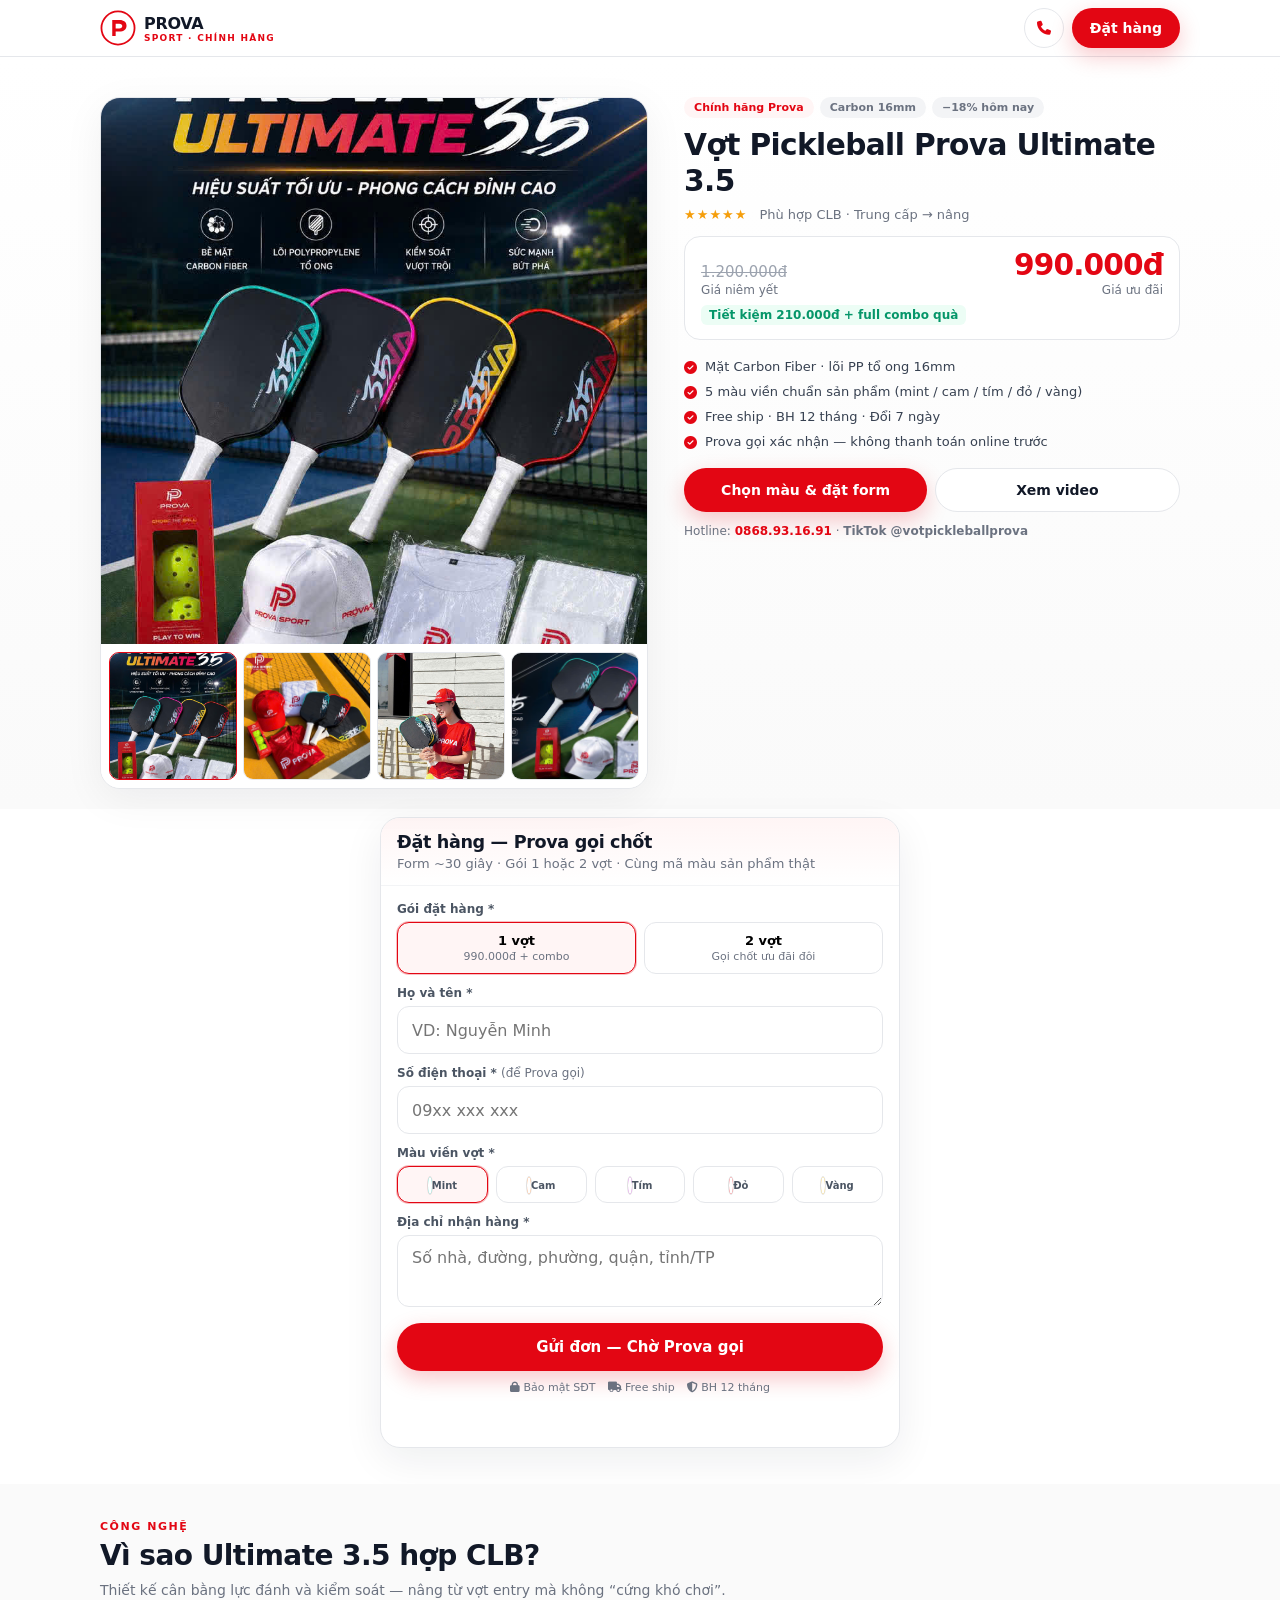
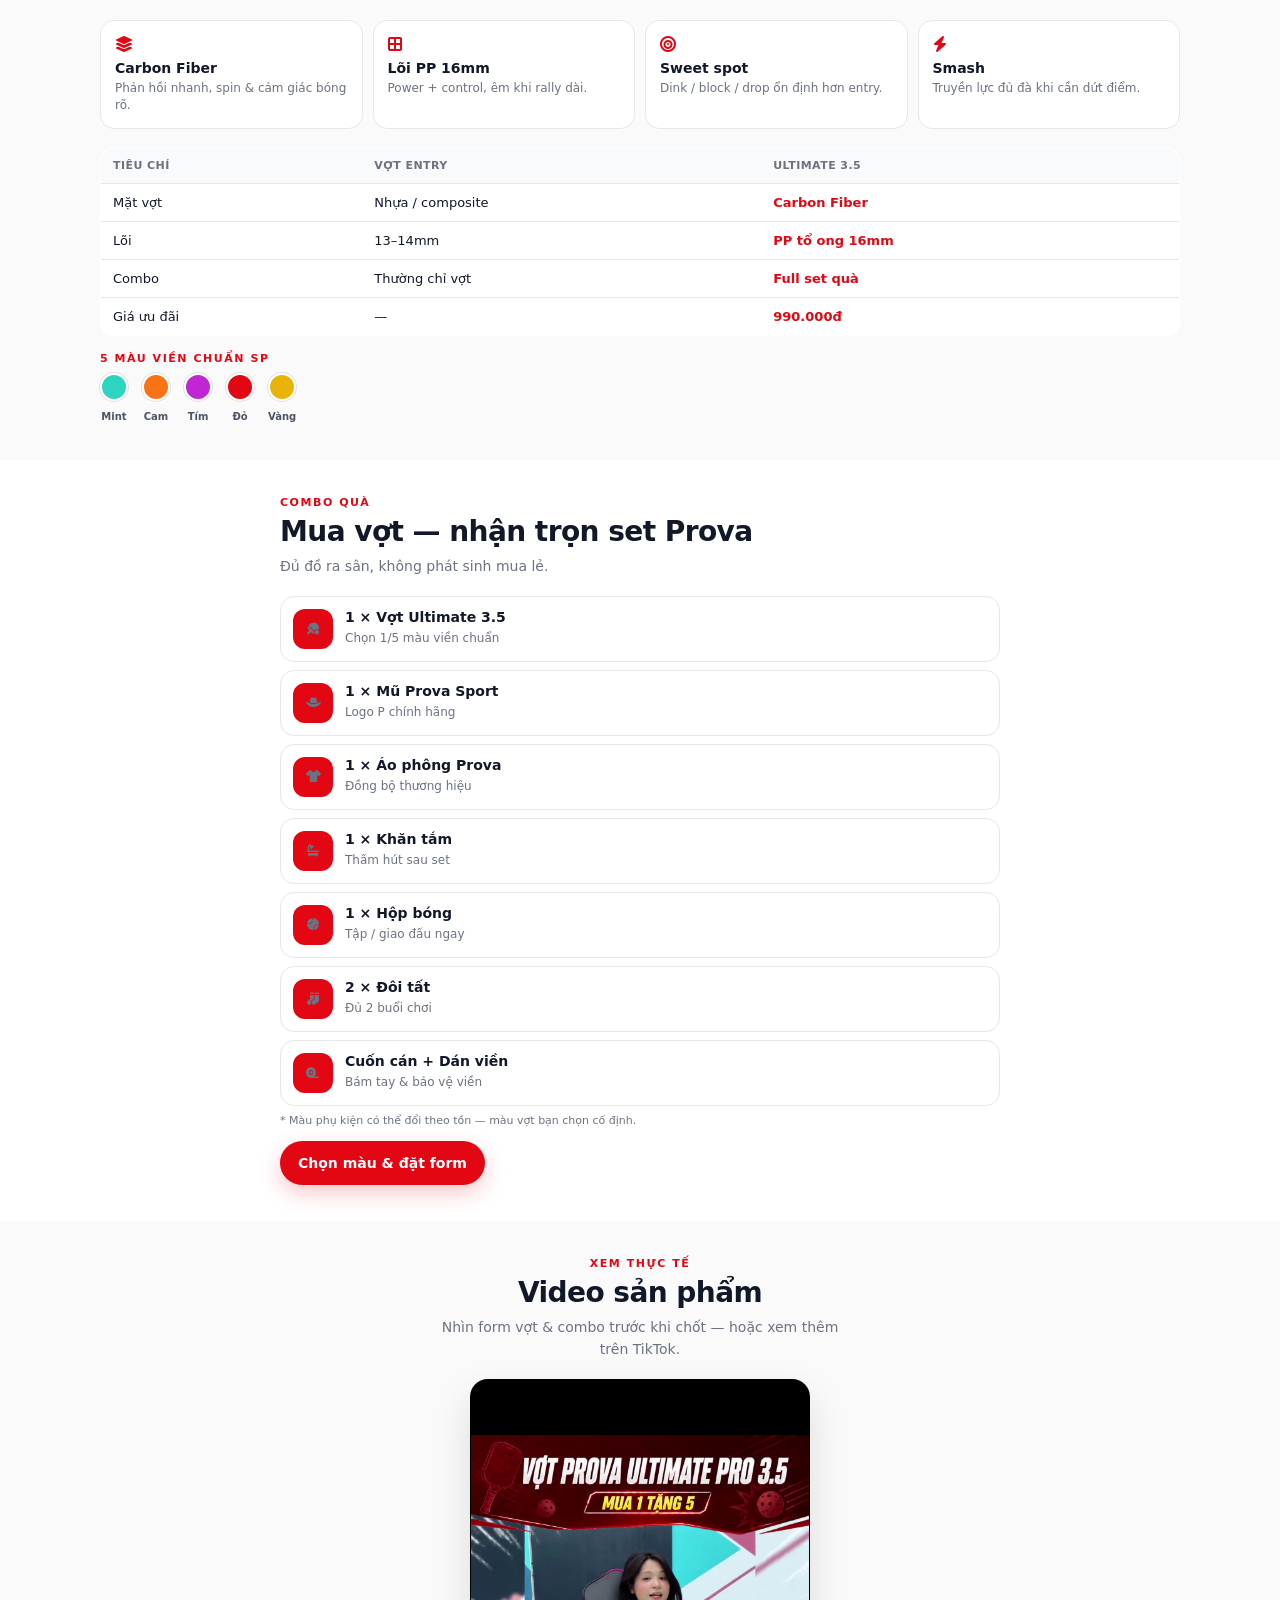
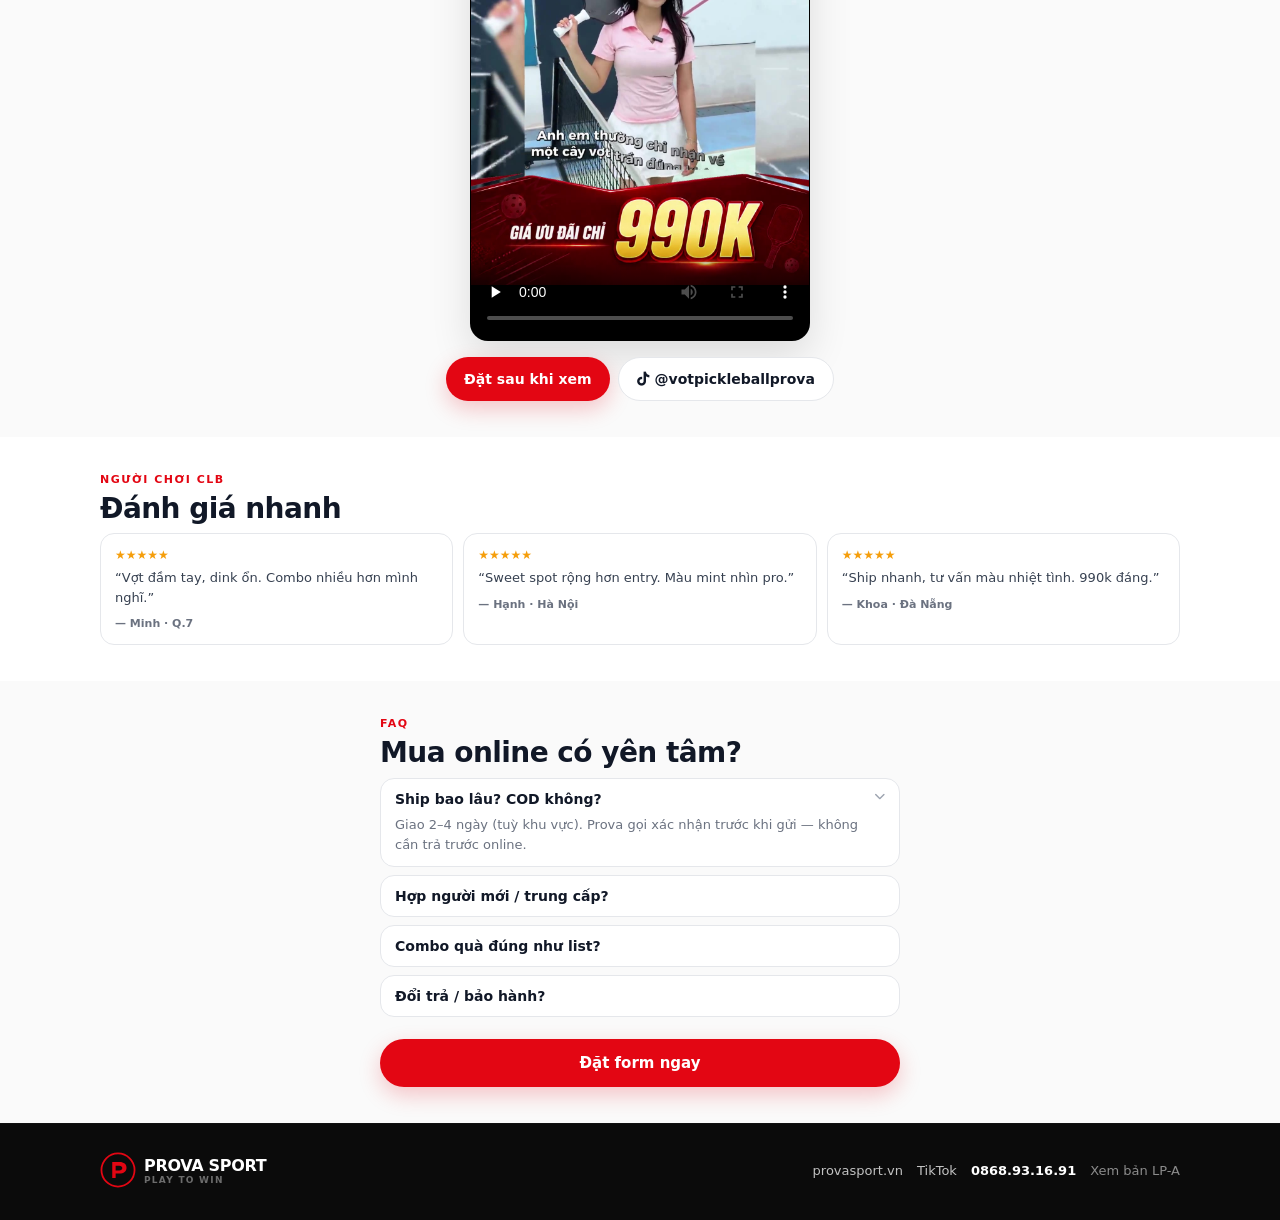
==== b/index.html @ 00edded4 "Add dual landing A/B: keep ads-flash A, ship PDP-trust B at /b/. LP-A remains conversion-first; LP-B" ====
<!DOCTYPE html>
<html lang="vi">
<head>
  <meta charset="UTF-8">
  <meta name="viewport" content="width=device-width, initial-scale=1.0, viewport-fit=cover">
  <title>Prova Ultimate 3.5 Chính Hãng – Carbon 16mm | 990.000đ</title>
  <meta name="version" content="landing-B-pdp-trust">
  <meta name="lp-variant" content="B">
  <meta name="description" content="Vợt pickleball Prova Ultimate 3.5 chính hãng. Carbon Fiber, lõi 16mm, 5 màu. Ưu đãi 990.000đ + full combo. Free ship, BH 12 tháng.">
  <meta property="og:title" content="Prova Ultimate 3.5 – Chính hãng · 990k + combo">
  <meta property="og:description" content="Carbon 16mm · 5 màu viền · Full combo quà. Đặt form, Prova gọi xác nhận.">
  <meta property="og:image" content="https://votpickleball-prova.pages.dev/assets/product-flatlay.jpg">
  <meta property="og:url" content="https://votpickleball-prova.pages.dev/b/">
  <meta name="theme-color" content="#E30613">
  <script async src="https://www.googletagmanager.com/gtag/js?id=G-YBRL7V8BTM"></script>
  <script>
    window.dataLayer = window.dataLayer || [];
    function gtag(){dataLayer.push(arguments);}
    gtag('js', new Date());
    gtag('config', 'G-YBRL7V8BTM', { send_page_view: true, cookie_flags: 'SameSite=None;Secure', transport_type: 'beacon' });
  </script>
  <script src="/assets/ga-beacon.js?v=k"></script>
  <link rel="preload" as="image" href="/assets/poster-stadium.jpg?v=g" fetchpriority="high">
  <link rel="dns-prefetch" href="https://connect.facebook.net">
  <link rel="dns-prefetch" href="https://analytics.tiktok.com">
  <script src="/assets/tracking-config.js?v=l" defer></script>
  <script src="/assets/meta-pixel.js?v=l" defer></script>
  <script src="/assets/tiktok-pixel.js?v=k" defer></script>
  <link rel="stylesheet" href="https://cdnjs.cloudflare.com/ajax/libs/font-awesome/6.5.1/css/all.min.css" media="print" onload="this.media='all'">
  <style>
    :root {
      --brand: #E30613;
      --brand-hover: #C00510;
      --ink: #111827;
      --muted: #6B7280;
      --line: #E5E7EB;
      --bg: #FAFAFA;
      --soft: #FFF5F5;
      --ok: #059669;
      --radius: 16px;
      --font: system-ui, -apple-system, "Segoe UI", Roboto, sans-serif;
    }
    *, *::before, *::after { box-sizing: border-box; }
    html { scroll-behavior: smooth; scroll-padding-top: 70px; }
    body {
      margin: 0;
      font-family: var(--font);
      color: var(--ink);
      background: #fff;
      -webkit-font-smoothing: antialiased;
      padding-bottom: 84px;
    }
    @media (min-width: 768px) { body { padding-bottom: 0; } }
    img { max-width: 100%; display: block; height: auto; }
    a { color: inherit; text-decoration: none; }
    :focus-visible { outline: 2px solid var(--brand); outline-offset: 2px; }

    .wrap { width: min(1080px, 100% - 2rem); margin-inline: auto; }
    .wrap-sm { width: min(520px, 100% - 2rem); margin-inline: auto; }

    /* Header — shop-like light */
    .top {
      position: sticky; top: 0; z-index: 40;
      background: rgba(255,255,255,.96);
      backdrop-filter: blur(12px);
      border-bottom: 1px solid var(--line);
    }
    .top-inner {
      display: flex; align-items: center; justify-content: space-between;
      height: 56px; gap: 12px;
    }
    .brand { display: flex; align-items: center; gap: 8px; font-weight: 900; letter-spacing: -0.02em; }
    .brand img { width: 36px; height: 36px; }
    .brand small { display: block; font-size: 9px; letter-spacing: .14em; color: var(--brand); text-transform: uppercase; font-weight: 700; }
    .top-actions { display: flex; gap: 8px; align-items: center; }
    .btn {
      display: inline-flex; align-items: center; justify-content: center;
      min-height: 44px; padding: 0 18px; border-radius: 999px;
      font-weight: 700; font-size: 14px; border: none; cursor: pointer;
      font-family: inherit;
    }
    .btn-primary { background: var(--brand); color: #fff; box-shadow: 0 8px 22px rgba(227,6,19,.22); }
    .btn-primary:hover { background: var(--brand-hover); }
    .btn-primary:active { transform: scale(.98); }
    .btn-outline {
      background: #fff; color: var(--ink);
      border: 1.5px solid var(--line);
    }
    .btn-block { width: 100%; min-height: 48px; font-size: 15px; }
    .btn-ghost-dark {
      background: transparent; color: #fff;
      border: 1.5px solid rgba(255,255,255,.45);
    }

    /* PDP hero — light, product-first */
    .pdp {
      padding: 16px 0 8px;
      background: linear-gradient(180deg, #fff 0%, var(--bg) 100%);
    }
    .pdp-grid {
      display: grid;
      gap: 20px;
    }
    @media (min-width: 900px) {
      .pdp-grid {
        grid-template-columns: 1.05fr 0.95fr;
        gap: 36px;
        align-items: start;
        padding: 24px 0 12px;
      }
    }
    .gallery {
      background: #fff;
      border: 1px solid var(--line);
      border-radius: 20px;
      overflow: hidden;
      box-shadow: 0 10px 40px rgba(17,24,39,.06);
    }
    .gallery-main {
      aspect-ratio: 1;
      background: #F3F4F6;
      position: relative;
    }
    .gallery-main img {
      width: 100%; height: 100%; object-fit: cover;
      position: absolute; inset: 0;
    }
    .thumbs {
      display: grid; grid-template-columns: repeat(4, 1fr); gap: 6px;
      padding: 8px; background: #fff;
    }
    .thumbs button {
      border: 1.5px solid var(--line); border-radius: 10px; overflow: hidden;
      padding: 0; aspect-ratio: 1; cursor: pointer; background: #F9FAFB;
      position: relative;
    }
    .thumbs button.is-on { border-color: var(--brand); }
    .thumbs img { width: 100%; height: 100%; object-fit: cover; position: absolute; inset: 0; }

    .badge-row { display: flex; flex-wrap: wrap; gap: 6px; margin-bottom: 10px; }
    .badge {
      font-size: 11px; font-weight: 700; padding: 4px 10px; border-radius: 999px;
      background: var(--soft); color: var(--brand);
    }
    .badge.muted { background: #F3F4F6; color: var(--muted); }
    h1 {
      font-size: clamp(1.35rem, 4vw, 1.85rem);
      line-height: 1.2; letter-spacing: -0.02em; margin: 0 0 8px;
    }
    .rating {
      display: flex; flex-wrap: wrap; align-items: center; gap: 8px 12px;
      font-size: 13px; color: var(--muted); margin-bottom: 14px;
    }
    .rating .stars { color: #F59E0B; letter-spacing: 1px; }

    .price-box {
      border: 1px solid var(--line);
      border-radius: var(--radius);
      padding: 14px 16px;
      background: #fff;
      margin-bottom: 14px;
    }
    .price-box .row { display: flex; justify-content: space-between; align-items: flex-end; gap: 12px; }
    .price-box .old { color: #9CA3AF; text-decoration: line-through; font-size: 15px; }
    .price-box .now {
      font-size: 1.85rem; font-weight: 900; color: var(--brand);
      letter-spacing: -0.03em; font-variant-numeric: tabular-nums; line-height: 1;
    }
    .price-box .save {
      display: inline-block; margin-top: 8px;
      font-size: 12px; font-weight: 700; color: var(--ok);
      background: #ECFDF5; padding: 3px 8px; border-radius: 6px;
    }
    .perk-list { list-style: none; padding: 0; margin: 0 0 14px; }
    .perk-list li {
      display: flex; gap: 8px; font-size: 13px; color: #374151;
      padding: 5px 0;
    }
    .perk-list i { color: var(--brand); margin-top: 2px; }

    .cta-stack { display: flex; flex-direction: column; gap: 8px; }
    @media (min-width: 480px) {
      .cta-stack.row { flex-direction: row; }
      .cta-stack.row .btn { flex: 1; }
    }

    /* Mid form card */
    .buy-card {
      margin: 8px 0 28px;
      border: 1px solid var(--line);
      border-radius: 20px;
      background: #fff;
      box-shadow: 0 12px 40px rgba(17,24,39,.07);
      overflow: hidden;
    }
    .buy-card .head {
      padding: 14px 16px;
      background: linear-gradient(180deg, var(--soft), #fff);
      border-bottom: 1px solid #F3F4F6;
    }
    .buy-card .head h2 { margin: 0; font-size: 1.1rem; letter-spacing: -0.02em; }
    .buy-card .head p { margin: 4px 0 0; font-size: 13px; color: var(--muted); }
    .buy-card .body { padding: 16px; }
    label { display: block; font-size: 12px; font-weight: 600; color: #4B5563; margin-bottom: 6px; }
    .field {
      width: 100%;
      min-height: 48px;
      border: 1.5px solid var(--line);
      border-radius: 12px;
      padding: 12px 14px;
      font-size: 16px !important;
      font-family: inherit;
      margin-bottom: 12px;
      background: #fff;
    }
    .field:focus { outline: none; border-color: var(--brand); }
    .field.is-error { border-color: #F87171; background: #FEF2F2; }
    textarea.field { min-height: 72px; resize: vertical; }
    .pack-row, .color-row { display: grid; gap: 8px; margin-bottom: 12px; }
    .pack-row { grid-template-columns: 1fr 1fr; }
    .color-row { grid-template-columns: repeat(5, 1fr); }
    .chip {
      border: 1.5px solid var(--line);
      border-radius: 12px;
      background: #fff;
      padding: 10px 8px;
      cursor: pointer;
      font-family: inherit;
      text-align: center;
    }
    .chip.is-on { border-color: var(--brand); background: var(--soft); box-shadow: 0 0 0 1px rgba(227,6,19,.25); }
    .chip strong { display: block; font-size: 13px; }
    .chip span { font-size: 11px; color: var(--muted); }
    .dot {
      width: 22px; height: 22px; border-radius: 50%; margin: 0 auto 4px;
      border: 2px solid #fff; box-shadow: 0 0 0 1px rgba(0,0,0,.12);
    }
    .chip small { font-size: 10px; font-weight: 600; color: #4B5563; }
    .msg { font-size: 13px; text-align: center; min-height: 1.2em; margin-top: 8px; }
    .msg.err { color: #DC2626; }
    .msg.ok { color: var(--ok); }
    .trust-mini {
      display: flex; flex-wrap: wrap; gap: 8px 12px; justify-content: center;
      font-size: 11px; color: var(--muted); margin-top: 10px;
    }

    section.block { padding: 36px 0; }
    section.block.alt { background: var(--bg); }
    section.block.dark { background: #0B0B0B; color: #fff; }
    .label {
      font-size: 11px; font-weight: 700; letter-spacing: .14em;
      text-transform: uppercase; color: var(--brand); margin: 0 0 6px;
    }
    .h2 {
      font-size: clamp(1.25rem, 3.5vw, 1.75rem);
      letter-spacing: -0.02em; margin: 0 0 8px; line-height: 1.2;
    }
    .lead { color: var(--muted); font-size: 14px; line-height: 1.55; margin: 0 0 18px; }

    .spec-grid {
      display: grid; gap: 10px;
      grid-template-columns: 1fr 1fr;
    }
    @media (min-width: 700px) { .spec-grid { grid-template-columns: repeat(4, 1fr); } }
    .spec {
      border: 1px solid var(--line); border-radius: 14px; padding: 14px;
      background: #fff;
    }
    .spec i { color: var(--brand); margin-bottom: 8px; }
    .spec h3 { margin: 0 0 4px; font-size: 14px; }
    .spec p { margin: 0; font-size: 12px; color: var(--muted); line-height: 1.4; }

    .table {
      width: 100%; border-collapse: collapse; font-size: 13px;
      background: #fff; border: 1px solid var(--line); border-radius: 14px; overflow: hidden;
    }
    .table th, .table td { padding: 11px 12px; text-align: left; border-bottom: 1px solid var(--line); }
    .table th { background: #F9FAFB; color: var(--muted); font-size: 11px; text-transform: uppercase; letter-spacing: .04em; }
    .table tr:last-child td { border-bottom: 0; }
    .table .hi { color: var(--brand); font-weight: 800; }

    .combo-item {
      display: flex; gap: 12px; align-items: flex-start;
      padding: 12px; border: 1px solid var(--line); border-radius: 14px;
      background: #fff; margin-bottom: 8px;
    }
    .combo-ico {
      width: 40px; height: 40px; border-radius: 12px; flex-shrink: 0;
      background: var(--brand); color: #fff;
      display: grid; place-items: center;
    }
    .combo-item strong { display: block; font-size: 14px; margin-bottom: 2px; }
    .combo-item span { font-size: 12px; color: var(--muted); }

    .video-wrap {
      max-width: 340px; margin: 0 auto;
      border-radius: 18px; overflow: hidden; background: #000;
      border: 1px solid rgba(0,0,0,.06);
      box-shadow: 0 16px 40px rgba(0,0,0,.12);
    }
    .video-wrap video {
      width: 100%; aspect-ratio: 9/16; max-height: min(64vh, 560px);
      object-fit: contain; background: #000; display: block;
    }

    .quotes { display: grid; gap: 10px; }
    @media (min-width: 700px) { .quotes { grid-template-columns: repeat(3, 1fr); } }
    .quote {
      border: 1px solid var(--line); border-radius: 14px; padding: 14px;
      background: #fff; font-size: 13px;
    }
    .quote .stars { color: #F59E0B; font-size: 12px; margin-bottom: 6px; }
    .quote p { margin: 0 0 8px; line-height: 1.5; color: #374151; }
    .quote cite { font-style: normal; font-size: 11px; color: var(--muted); font-weight: 600; }

    details.faq {
      border: 1px solid var(--line); border-radius: 14px; background: #fff;
      padding: 12px 14px; margin-bottom: 8px;
    }
    details.faq summary {
      font-weight: 700; font-size: 14px; cursor: pointer; list-style: none;
      display: flex; justify-content: space-between; gap: 10px;
    }
    details.faq summary::-webkit-details-marker { display: none; }
    details.faq p { margin: 8px 0 0; font-size: 13px; color: var(--muted); line-height: 1.5; }

    footer {
      border-top: 1px solid #111; background: #0B0B0B; color: rgba(255,255,255,.55);
      padding: 28px 0 100px;
    }
    @media (min-width: 768px) { footer { padding-bottom: 32px; } }
    footer .brand { color: #fff; }
    footer a { color: rgba(255,255,255,.75); }
    footer a:hover { color: #fff; }

    .sticky {
      position: fixed; left: 0; right: 0; bottom: 0; z-index: 50;
      padding: 10px 14px calc(10px + env(safe-area-inset-bottom));
      background: rgba(255,255,255,.98);
      border-top: 1px solid var(--line);
      box-shadow: 0 -10px 30px rgba(0,0,0,.07);
    }
    @media (min-width: 768px) { .sticky { display: none; } }
    .sticky-inner { display: flex; gap: 10px; align-items: center; max-width: 520px; margin: 0 auto; }
    .sticky .price { font-weight: 900; color: var(--brand); font-size: 15px; line-height: 1.1; }
    .sticky .save { font-size: 10px; color: var(--ok); font-weight: 700; }

    .swatch-row { display: flex; gap: 14px; flex-wrap: wrap; margin: 8px 0 0; }
    .swatch-row div { text-align: center; }
    .swatch {
      width: 28px; height: 28px; border-radius: 50%; margin: 0 auto 4px;
      border: 2px solid #fff; box-shadow: 0 0 0 1px rgba(0,0,0,.1);
    }
    .swatch-row span { font-size: 10px; font-weight: 600; color: #4B5563; }
  </style>
</head>
<body>
  <header class="top">
    <div class="wrap top-inner">
      <a class="brand" href="/b/" aria-label="Prova Sport">
        <img src="/assets/logo-mark.svg?v=brand" alt="">
        <div>PROVA<small>Sport · Chính hãng</small></div>
      </a>
      <div class="top-actions">
        <a class="btn btn-outline" href="tel:0868931691" style="min-height:40px;padding:0 12px" aria-label="Gọi">
          <i class="fas fa-phone" style="color:var(--brand)"></i>
        </a>
        <a class="btn btn-primary" href="#mua" style="min-height:40px">Đặt hàng</a>
      </div>
    </div>
  </header>

  <!-- PDP hero: gallery + buy info -->
  <section class="pdp">
    <div class="wrap pdp-grid">
      <div class="gallery">
        <div class="gallery-main" id="g-main">
          <img id="g-img" src="/assets/poster-stadium.jpg?v=g" alt="Prova Ultimate 3.5" width="800" height="800" fetchpriority="high">
        </div>
        <div class="thumbs" id="g-thumbs">
          <button type="button" class="is-on" data-src="/assets/poster-stadium.jpg?v=g" aria-label="Ảnh 1"><img src="/assets/poster-stadium.jpg?v=g" alt=""></button>
          <button type="button" data-src="/assets/product-flatlay.jpg?v=g" aria-label="Ảnh 2"><img src="/assets/product-flatlay.jpg?v=g" alt=""></button>
          <button type="button" data-src="/assets/lifestyle-model.jpg?v=g" aria-label="Ảnh 3"><img src="/assets/lifestyle-model.jpg?v=g" alt=""></button>
          <button type="button" data-src="/assets/hero-banner.jpg?v=g" aria-label="Ảnh 4"><img src="/assets/hero-banner.jpg?v=g" alt=""></button>
        </div>
      </div>

      <div>
        <div class="badge-row">
          <span class="badge">Chính hãng Prova</span>
          <span class="badge muted">Carbon 16mm</span>
          <span class="badge muted">−18% hôm nay</span>
        </div>
        <h1>Vợt Pickleball Prova Ultimate 3.5</h1>
        <div class="rating">
          <span class="stars">★★★★★</span>
          <span>Phù hợp CLB · Trung cấp → nâng</span>
        </div>

        <div class="price-box">
          <div class="row">
            <div>
              <div class="old">1.200.000đ</div>
              <div style="font-size:12px;color:var(--muted);margin-top:2px">Giá niêm yết</div>
            </div>
            <div style="text-align:right">
              <div class="now" id="display-price">990.000đ</div>
              <div style="font-size:12px;color:var(--muted);margin-top:2px">Giá ưu đãi</div>
            </div>
          </div>
          <span class="save">Tiết kiệm 210.000đ + full combo quà</span>
        </div>

        <ul class="perk-list">
          <li><i class="fas fa-check-circle"></i> Mặt Carbon Fiber · lõi PP tổ ong 16mm</li>
          <li><i class="fas fa-check-circle"></i> 5 màu viền chuẩn sản phẩm (mint / cam / tím / đỏ / vàng)</li>
          <li><i class="fas fa-check-circle"></i> Free ship · BH 12 tháng · Đổi 7 ngày</li>
          <li><i class="fas fa-check-circle"></i> Prova gọi xác nhận — không thanh toán online trước</li>
        </ul>

        <div class="cta-stack row">
          <a class="btn btn-primary" href="#mua">Chọn màu &amp; đặt form</a>
          <a class="btn btn-outline" href="#video">Xem video</a>
        </div>
        <p style="font-size:12px;color:var(--muted);margin:12px 0 0">
          Hotline: <a href="tel:0868931691" style="color:var(--brand);font-weight:700">0868.93.16.91</a>
          · <a href="https://www.tiktok.com/@votpickleballprova" target="_blank" rel="noopener" style="font-weight:600">TikTok @votpickleballprova</a>
        </p>
      </div>
    </div>
  </section>

  <!-- FORM mid-page (LP-B conversion point) -->
  <section id="mua" class="wrap-sm" style="padding-bottom:8px">
    <div class="buy-card">
      <div class="head">
        <h2>Đặt hàng — Prova gọi chốt</h2>
        <p>Form ~30 giây · Gói 1 hoặc 2 vợt · Cùng mã màu sản phẩm thật</p>
      </div>
      <div class="body">
        <form id="order-form" novalidate>
          <label>Gói đặt hàng *</label>
          <input type="hidden" name="pack" id="pack-input" value="1">
          <div class="pack-row" id="pack-chips">
            <button type="button" class="chip is-on" data-pack="1" data-price="990000">
              <strong>1 vợt</strong><span>990.000đ + combo</span>
            </button>
            <button type="button" class="chip" data-pack="2" data-price="1890000">
              <strong>2 vợt</strong><span>Gọi chốt ưu đãi đôi</span>
            </button>
          </div>

          <label for="f-name">Họ và tên *</label>
          <input class="field" id="f-name" name="name" required autocomplete="name" placeholder="VD: Nguyễn Minh">

          <label for="f-phone">Số điện thoại * <span style="font-weight:500;color:var(--muted)">(để Prova gọi)</span></label>
          <input class="field" id="f-phone" name="phone" type="tel" required autocomplete="tel" inputmode="numeric" pattern="[0-9\s+.-]{9,15}" placeholder="09xx xxx xxx">

          <label id="color-label">Màu viền vợt *</label>
          <input type="hidden" name="color" id="color-input" value="Xanh mint">
          <div class="color-row" id="color-chips" role="listbox" aria-labelledby="color-label">
            <button type="button" class="chip is-on" data-color="Xanh mint" role="option" aria-selected="true"><span class="dot" style="background:#2DD4BF"></span><small>Mint</small></button>
            <button type="button" class="chip" data-color="Cam" role="option" aria-selected="false"><span class="dot" style="background:#F97316"></span><small>Cam</small></button>
            <button type="button" class="chip" data-color="Tím" role="option" aria-selected="false"><span class="dot" style="background:#C026D3"></span><small>Tím</small></button>
            <button type="button" class="chip" data-color="Đỏ" role="option" aria-selected="false"><span class="dot" style="background:#E30613"></span><small>Đỏ</small></button>
            <button type="button" class="chip" data-color="Vàng" role="option" aria-selected="false"><span class="dot" style="background:#EAB308"></span><small>Vàng</small></button>
          </div>
          <p id="pack2-color-hint" hidden style="font-size:11px;color:var(--muted);margin:-4px 0 10px">Gói 2 vợt: Prova sẽ hỏi màu vợt thứ 2 khi gọi.</p>

          <label for="f-address">Địa chỉ nhận hàng *</label>
          <textarea class="field" id="f-address" name="address" required rows="2" placeholder="Số nhà, đường, phường, quận, tỉnh/TP"></textarea>

          <button type="submit" class="btn btn-primary btn-block" id="order-submit">Gửi đơn — Chờ Prova gọi</button>
          <div class="trust-mini">
            <span><i class="fas fa-lock"></i> Bảo mật SĐT</span>
            <span><i class="fas fa-truck"></i> Free ship</span>
            <span><i class="fas fa-shield-alt"></i> BH 12 tháng</span>
          </div>
          <p class="msg" id="form-message" role="status" aria-live="polite"></p>
        </form>
      </div>
    </div>
  </section>

  <!-- Specs education -->
  <section class="block alt" id="specs">
    <div class="wrap">
      <p class="label">Công nghệ</p>
      <h2 class="h2">Vì sao Ultimate 3.5 hợp CLB?</h2>
      <p class="lead">Thiết kế cân bằng lực đánh và kiểm soát — nâng từ vợt entry mà không “cứng khó chơi”.</p>
      <div class="spec-grid">
        <div class="spec"><i class="fas fa-layer-group"></i><h3>Carbon Fiber</h3><p>Phản hồi nhanh, spin &amp; cảm giác bóng rõ.</p></div>
        <div class="spec"><i class="fas fa-border-all"></i><h3>Lõi PP 16mm</h3><p>Power + control, êm khi rally dài.</p></div>
        <div class="spec"><i class="fas fa-bullseye"></i><h3>Sweet spot</h3><p>Dink / block / drop ổn định hơn entry.</p></div>
        <div class="spec"><i class="fas fa-bolt"></i><h3>Smash</h3><p>Truyền lực đủ đà khi cần dứt điểm.</p></div>
      </div>

      <div style="margin-top:18px;overflow-x:auto">
        <table class="table">
          <thead>
            <tr><th>Tiêu chí</th><th>Vợt entry</th><th>Ultimate 3.5</th></tr>
          </thead>
          <tbody>
            <tr><td>Mặt vợt</td><td>Nhựa / composite</td><td class="hi">Carbon Fiber</td></tr>
            <tr><td>Lõi</td><td>13–14mm</td><td class="hi">PP tổ ong 16mm</td></tr>
            <tr><td>Combo</td><td>Thường chỉ vợt</td><td class="hi">Full set quà</td></tr>
            <tr><td>Giá ưu đãi</td><td>—</td><td class="hi">990.000đ</td></tr>
          </tbody>
        </table>
      </div>

      <div style="margin-top:16px">
        <p class="label">5 màu viền chuẩn SP</p>
        <div class="swatch-row">
          <div><div class="swatch" style="background:#2DD4BF"></div><span>Mint</span></div>
          <div><div class="swatch" style="background:#F97316"></div><span>Cam</span></div>
          <div><div class="swatch" style="background:#C026D3"></div><span>Tím</span></div>
          <div><div class="swatch" style="background:#E30613"></div><span>Đỏ</span></div>
          <div><div class="swatch" style="background:#EAB308"></div><span>Vàng</span></div>
        </div>
      </div>
    </div>
  </section>

  <!-- Combo -->
  <section class="block" id="combo">
    <div class="wrap" style="max-width:720px">
      <p class="label">Combo quà</p>
      <h2 class="h2">Mua vợt — nhận trọn set Prova</h2>
      <p class="lead">Đủ đồ ra sân, không phát sinh mua lẻ.</p>
      <div class="combo-item"><span class="combo-ico"><i class="fas fa-table-tennis-paddle-ball"></i></span><div><strong>1 × Vợt Ultimate 3.5</strong><span>Chọn 1/5 màu viền chuẩn</span></div></div>
      <div class="combo-item"><span class="combo-ico"><i class="fas fa-hat-cowboy"></i></span><div><strong>1 × Mũ Prova Sport</strong><span>Logo P chính hãng</span></div></div>
      <div class="combo-item"><span class="combo-ico"><i class="fas fa-shirt"></i></span><div><strong>1 × Áo phông Prova</strong><span>Đồng bộ thương hiệu</span></div></div>
      <div class="combo-item"><span class="combo-ico"><i class="fas fa-bath"></i></span><div><strong>1 × Khăn tắm</strong><span>Thấm hút sau set</span></div></div>
      <div class="combo-item"><span class="combo-ico"><i class="fas fa-baseball"></i></span><div><strong>1 × Hộp bóng</strong><span>Tập / giao đấu ngay</span></div></div>
      <div class="combo-item"><span class="combo-ico"><i class="fas fa-socks"></i></span><div><strong>2 × Đôi tất</strong><span>Đủ 2 buổi chơi</span></div></div>
      <div class="combo-item"><span class="combo-ico"><i class="fas fa-tape"></i></span><div><strong>Cuốn cán + Dán viền</strong><span>Bám tay &amp; bảo vệ viền</span></div></div>
      <p style="font-size:11px;color:var(--muted);margin:8px 0 14px">* Màu phụ kiện có thể đổi theo tồn — màu vợt bạn chọn cố định.</p>
      <a class="btn btn-primary" href="#mua">Chọn màu &amp; đặt form</a>
    </div>
  </section>

  <!-- Video later -->
  <section class="block alt" id="video">
    <div class="wrap" style="text-align:center">
      <p class="label">Xem thực tế</p>
      <h2 class="h2">Video sản phẩm</h2>
      <p class="lead" style="max-width:420px;margin-inline:auto">Nhìn form vợt &amp; combo trước khi chốt — hoặc xem thêm trên TikTok.</p>
      <div class="video-wrap">
        <video controls playsinline preload="none" poster="/assets/video-poster.jpg?v=kb3" title="Prova Ultimate 3.5">
          <source src="/assets/prova-intro.mp4?v=kb3" type="video/mp4">
        </video>
      </div>
      <div style="display:flex;flex-wrap:wrap;gap:8px;justify-content:center;margin-top:16px">
        <a class="btn btn-primary" href="#mua">Đặt sau khi xem</a>
        <a class="btn btn-outline" href="https://www.tiktok.com/@votpickleballprova" target="_blank" rel="noopener">
          <i class="fab fa-tiktok" style="margin-right:6px"></i> @votpickleballprova
        </a>
      </div>
    </div>
  </section>

  <!-- Reviews -->
  <section class="block" id="reviews">
    <div class="wrap">
      <p class="label">Người chơi CLB</p>
      <h2 class="h2">Đánh giá nhanh</h2>
      <div class="quotes">
        <div class="quote"><div class="stars">★★★★★</div><p>“Vợt đầm tay, dink ổn. Combo nhiều hơn mình nghĩ.”</p><cite>— Minh · Q.7</cite></div>
        <div class="quote"><div class="stars">★★★★★</div><p>“Sweet spot rộng hơn entry. Màu mint nhìn pro.”</p><cite>— Hạnh · Hà Nội</cite></div>
        <div class="quote"><div class="stars">★★★★★</div><p>“Ship nhanh, tư vấn màu nhiệt tình. 990k đáng.”</p><cite>— Khoa · Đà Nẵng</cite></div>
      </div>
    </div>
  </section>

  <!-- FAQ -->
  <section class="block alt" id="faq">
    <div class="wrap-sm">
      <p class="label">FAQ</p>
      <h2 class="h2">Mua online có yên tâm?</h2>
      <details class="faq" open>
        <summary>Ship bao lâu? COD không? <i class="fas fa-chevron-down" style="color:#9CA3AF;font-size:11px"></i></summary>
        <p>Giao 2–4 ngày (tuỳ khu vực). Prova gọi xác nhận trước khi gửi — không cần trả trước online.</p>
      </details>
      <details class="faq">
        <summary>Hợp người mới / trung cấp?</summary>
        <p>Hợp người đang tập CLB, nâng từ vợt entry: lực tốt hơn, vẫn kiểm soát dink/block.</p>
      </details>
      <details class="faq">
        <summary>Combo quà đúng như list?</summary>
        <p>Đủ mũ, áo, khăn, bóng, 2 tất, cuốn cán, dán viền. Màu phụ kiện có thể đổi theo tồn; màu vợt cố định theo bạn chọn.</p>
      </details>
      <details class="faq">
        <summary>Đổi trả / bảo hành?</summary>
        <p>Đổi 7 ngày nếu lỗi NSX / sai hàng. BH 12 tháng theo chính sách Prova Sport.</p>
      </details>
      <a class="btn btn-primary btn-block" href="#mua" style="margin-top:14px">Đặt form ngay</a>
    </div>
  </section>

  <footer>
    <div class="wrap" style="display:flex;flex-wrap:wrap;gap:16px;justify-content:space-between;align-items:center">
      <a class="brand" href="/b/">
        <img src="/assets/logo-mark.svg?v=brand" alt="" width="36" height="36">
        <div>PROVA SPORT<small style="color:rgba(255,255,255,.4)">Play to Win</small></div>
      </a>
      <div style="display:flex;flex-wrap:wrap;gap:14px;font-size:13px">
        <a href="https://provasport.vn" target="_blank" rel="noopener">provasport.vn</a>
        <a href="https://www.tiktok.com/@votpickleballprova" target="_blank" rel="noopener">TikTok</a>
        <a href="tel:0868931691" style="font-weight:700;color:#fff">0868.93.16.91</a>
        <a href="/" style="opacity:.7">Xem bản LP-A</a>
      </div>
    </div>
  </footer>

  <div class="sticky" id="sticky" role="region" aria-label="Đặt hàng nhanh">
    <div class="sticky-inner">
      <div>
        <div class="price" id="sticky-price">990.000đ</div>
        <div class="save">−210k + combo</div>
      </div>
      <a class="btn btn-primary" href="#mua" style="flex:1">Đặt form</a>
      <a class="btn btn-outline" href="tel:0868931691" style="width:48px;padding:0" aria-label="Gọi"><i class="fas fa-phone" style="color:var(--brand)"></i></a>
    </div>
  </div>

  <script>
  (function () {
    /* Gallery */
    var gImg = document.getElementById('g-img');
    var thumbs = document.getElementById('g-thumbs');
    if (thumbs && gImg) {
      thumbs.addEventListener('click', function (e) {
        var b = e.target.closest('button[data-src]');
        if (!b) return;
        thumbs.querySelectorAll('button').forEach(function (x) { x.classList.remove('is-on'); });
        b.classList.add('is-on');
        gImg.src = b.getAttribute('data-src');
      });
    }

    /* Hide sticky on form */
    var sticky = document.getElementById('sticky');
    var buy = document.getElementById('mua');
    if (sticky && buy && 'IntersectionObserver' in window) {
      new IntersectionObserver(function (ents) {
        ents.forEach(function (en) {
          sticky.style.display = en.isIntersecting ? 'none' : '';
        });
      }, { threshold: 0.12 }).observe(buy);
    }

    var colorInput = document.getElementById('color-input');
    var packInput = document.getElementById('pack-input');
    var displayPrice = document.getElementById('display-price');
    var stickyPrice = document.getElementById('sticky-price');
    var pack2Hint = document.getElementById('pack2-color-hint');

    function setPrice(n) {
      var s = Number(n).toLocaleString('vi-VN') + 'đ';
      if (displayPrice) displayPrice.textContent = s;
      if (stickyPrice) stickyPrice.textContent = s;
    }

    document.getElementById('color-chips').addEventListener('click', function (e) {
      var b = e.target.closest('.chip[data-color]');
      if (!b) return;
      this.querySelectorAll('.chip').forEach(function (c) {
        c.classList.remove('is-on');
        c.setAttribute('aria-selected', 'false');
      });
      b.classList.add('is-on');
      b.setAttribute('aria-selected', 'true');
      colorInput.value = b.getAttribute('data-color') || 'Xanh mint';
    });

    document.getElementById('pack-chips').addEventListener('click', function (e) {
      var b = e.target.closest('.chip[data-pack]');
      if (!b) return;
      this.querySelectorAll('.chip').forEach(function (c) { c.classList.remove('is-on'); });
      b.classList.add('is-on');
      packInput.value = b.getAttribute('data-pack') || '1';
      setPrice(b.getAttribute('data-price') || 990000);
      if (pack2Hint) pack2Hint.hidden = packInput.value !== '2';
    });

    var GOOGLE_SCRIPT_URL = 'https://script.google.com/macros/s/AKfycbwSUhqIWt6cl4HH1iCDAhhoJ5eJtYLOS8xqb4rWG8erfimmL3BSy2pkttSSdHHwQE6X3w/exec';
    var form = document.getElementById('order-form');
    var submitBtn = document.getElementById('order-submit');
    var messageEl = document.getElementById('form-message');

    function getParam(k) {
      try { return new URLSearchParams(location.search).get(k) || ''; } catch (e) { return ''; }
    }
    function getCookie(n) {
      var m = document.cookie.match(new RegExp('(?:^|; )' + n + '=([^;]*)'));
      return m ? decodeURIComponent(m[1]) : '';
    }
    function setMsg(t, type) {
      messageEl.textContent = t || '';
      messageEl.className = 'msg' + (type === 'err' ? ' err' : type === 'ok' ? ' ok' : '');
    }
    function clearErr() {
      form.querySelectorAll('.field').forEach(function (el) { el.classList.remove('is-error'); });
    }

    form.addEventListener('submit', async function (e) {
      e.preventDefault();
      clearErr();
      var name = (form.name.value || '').trim();
      var phone = (form.phone.value || '').trim();
      var color = (colorInput && colorInput.value) || 'Xanh mint';
      var address = (form.address.value || '').trim();
      var pack = (packInput && packInput.value) || '1';
      if (!name || !phone || !address) {
        if (!name) form.name.classList.add('is-error');
        if (!phone) form.phone.classList.add('is-error');
        if (!address) form.address.classList.add('is-error');
        setMsg('Nhập họ tên, SĐT và địa chỉ nhé.', 'err');
        return;
      }
      var digits = phone.replace(/\D/g, '');
      if (digits.length < 9 || digits.length > 11) {
        form.phone.classList.add('is-error');
        setMsg('SĐT chưa đúng (9–11 số).', 'err');
        return;
      }
      var qty = pack === '2' ? 2 : 1;
      var payload = {
        name: name, phone: phone, color: color, address: address,
        pack: pack, quantity: qty,
        product: 'Prova Ultimate 3.5',
        lp_variant: 'B',
        utm_source: getParam('utm_source'), utm_medium: getParam('utm_medium'),
        utm_campaign: getParam('utm_campaign'), utm_content: getParam('utm_content') || 'lpb',
        fbclid: getParam('fbclid'), ttclid: getParam('ttclid'),
        fbp: getCookie('_fbp'), fbc: getCookie('_fbc'),
        user_agent: navigator.userAgent, page: location.href
      };
      submitBtn.disabled = true;
      var old = submitBtn.textContent;
      submitBtn.textContent = 'Đang gửi...';
      setMsg('Đang gửi đơn...', '');
      try {
        await fetch(GOOGLE_SCRIPT_URL, {
          method: 'POST', mode: 'no-cors',
          headers: { 'Content-Type': 'text/plain;charset=utf-8' },
          body: JSON.stringify(payload)
        });
        try {
          sessionStorage.setItem('prova_lead', JSON.stringify({
            name: name, phone: phone, color: color, pack: pack, quantity: qty, lp: 'B', t: Date.now()
          }));
        } catch (x) {}
        location.href = '/thank-you' + (location.search || '');
      } catch (err) {
        setMsg('Lỗi gửi. Gọi 0868.93.16.91', 'err');
        submitBtn.disabled = false;
        submitBtn.textContent = old;
      }
    });
  })();
  </script>
</body>
</html>
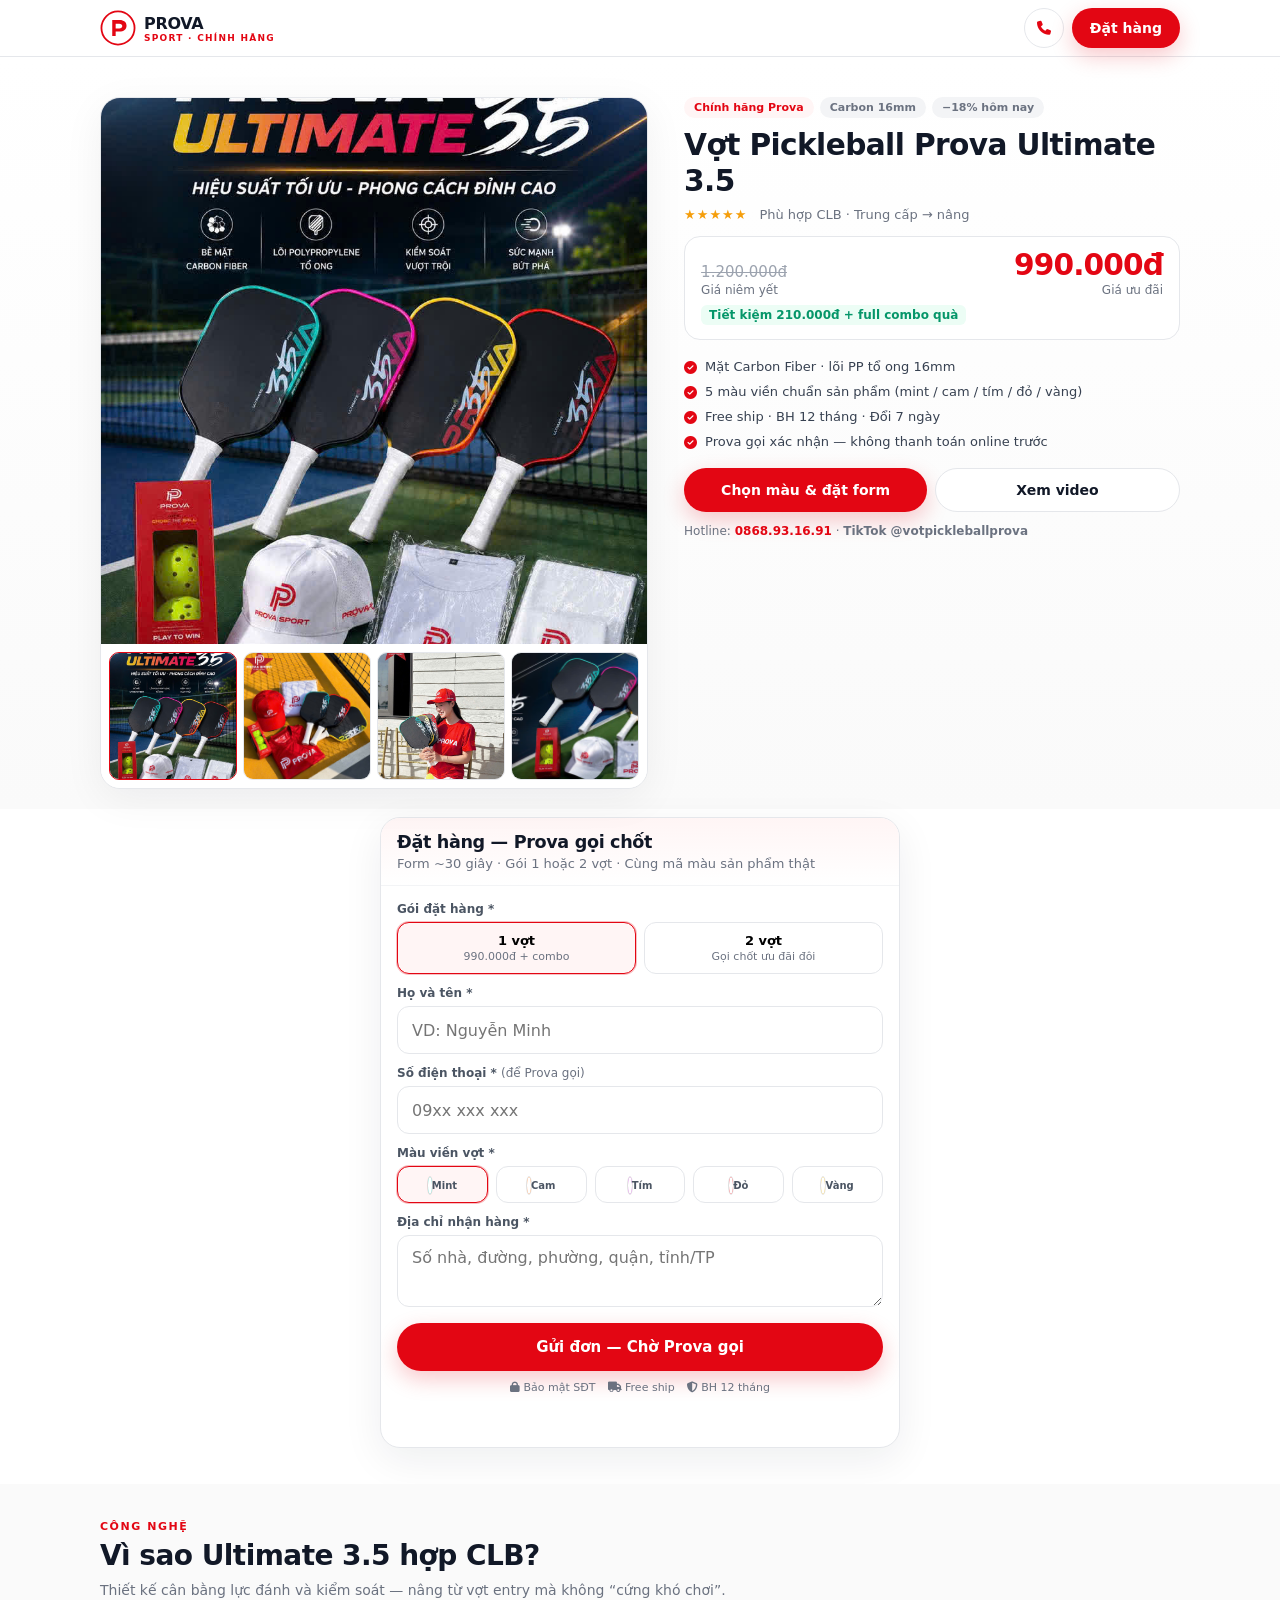
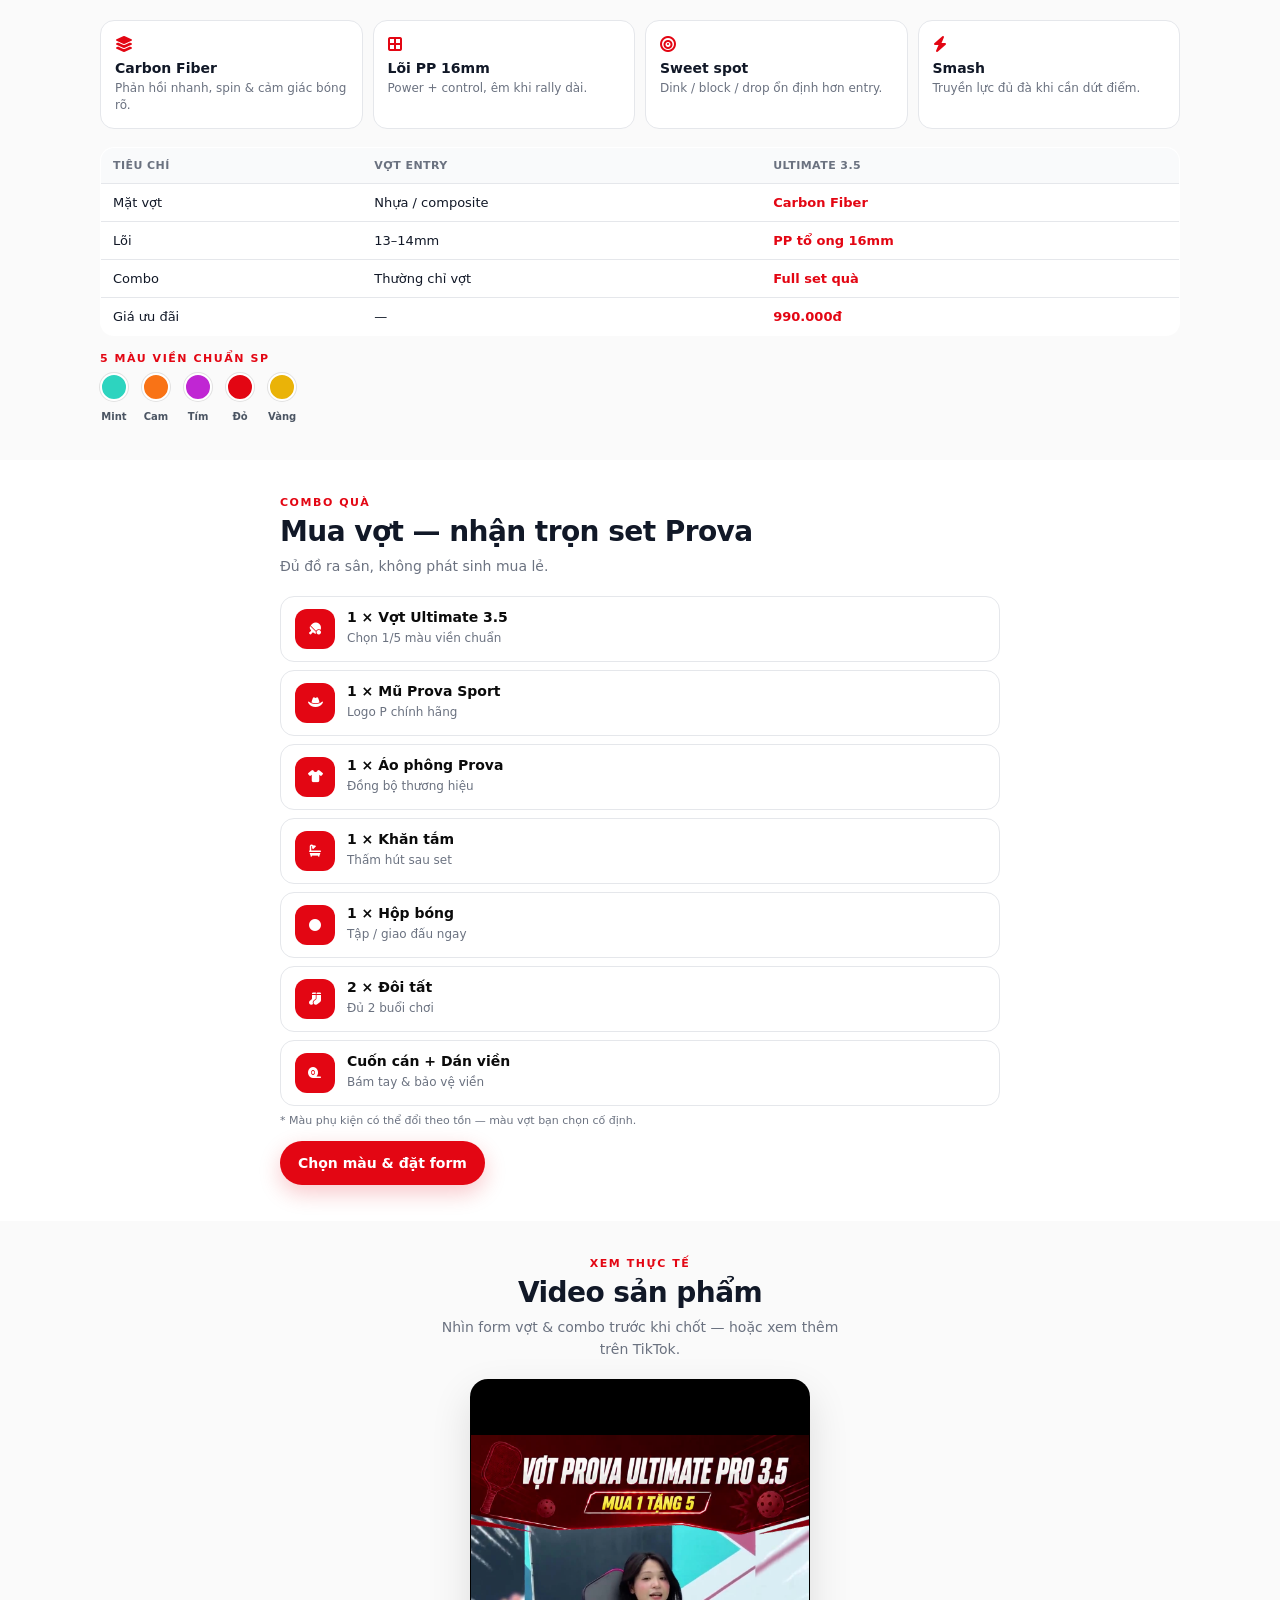
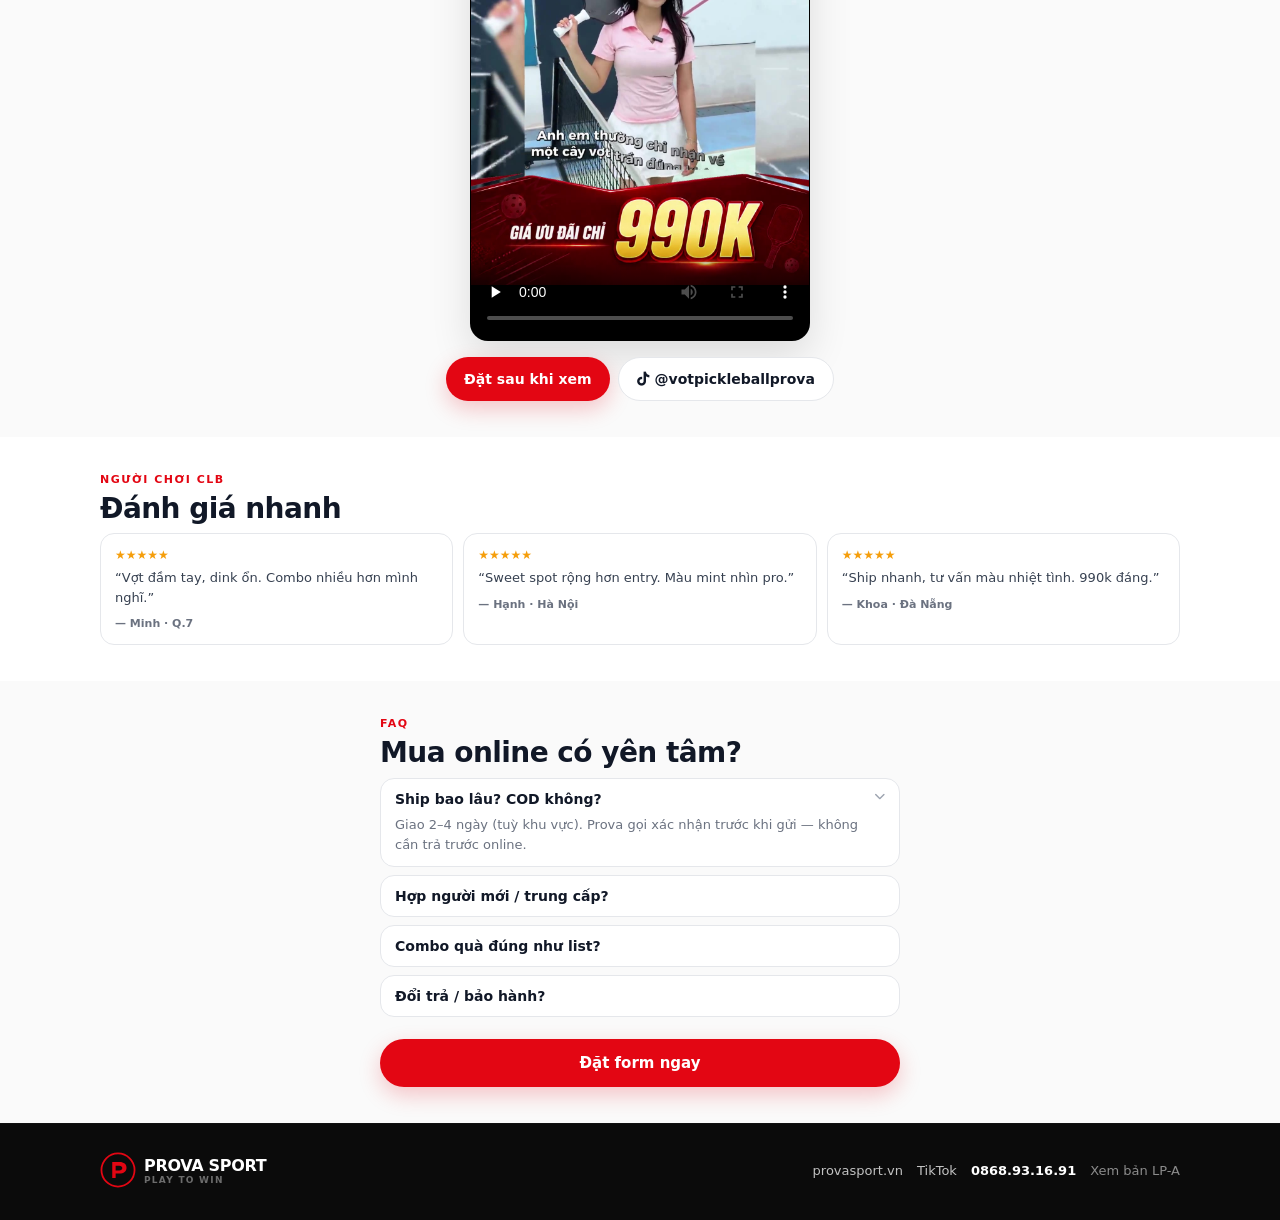
==== commit 0df1b1ff: "Fix LP-B combo icons to Prova brand red and force white glyphs." ====
--- a/b/index.html
+++ b/b/index.html
@@ -23,10 +23,13 @@
   <link rel="preload" as="image" href="/assets/poster-stadium.jpg?v=g" fetchpriority="high">
   <link rel="dns-prefetch" href="https://connect.facebook.net">
   <link rel="dns-prefetch" href="https://analytics.tiktok.com">
-  <script src="/assets/tracking-config.js?v=l" defer></script>
-  <script src="/assets/meta-pixel.js?v=l" defer></script>
-  <script src="/assets/tiktok-pixel.js?v=k" defer></script>
-  <link rel="stylesheet" href="https://cdnjs.cloudflare.com/ajax/libs/font-awesome/6.5.1/css/all.min.css" media="print" onload="this.media='all'">
+  <!-- Meta + TikTok Pixel (chung config) — load sớm cho ads -->
+  <script src="/assets/tracking-config.js?v=m"></script>
+  <script src="/assets/meta-pixel.js?v=m"></script>
+  <script src="/assets/tiktok-pixel.js?v=m"></script>
+  <noscript><img height="1" width="1" style="display:none" alt="" src="https://www.facebook.com/tr?id=1032930589212752&ev=PageView&noscript=1"/></noscript>
+  <!-- FA load ngay để icon combo không bị thiếu glyph / sai hiển thị -->
+  <link rel="stylesheet" href="https://cdnjs.cloudflare.com/ajax/libs/font-awesome/6.5.1/css/all.min.css">
   <style>
     :root {
       --brand: #E30613;
@@ -281,15 +284,24 @@
 
     .combo-item {
       display: flex; gap: 12px; align-items: flex-start;
-      padding: 12px; border: 1px solid var(--line); border-radius: 14px;
+      padding: 12px 14px; border: 1px solid var(--line); border-radius: 14px;
       background: #fff; margin-bottom: 8px;
     }
+    /* Icon combo: luôn đỏ brand Prova #E30613 (không lẫn màu SP / theme) */
     .combo-ico {
       width: 40px; height: 40px; border-radius: 12px; flex-shrink: 0;
-      background: var(--brand); color: #fff;
-      display: grid; place-items: center;
-    }
-    .combo-item strong { display: block; font-size: 14px; margin-bottom: 2px; }
+      background: #E30613 !important;
+      color: #fff !important;
+      display: flex; align-items: center; justify-content: center;
+      font-size: 15px;
+    }
+    .combo-ico i,
+    .combo-ico .fas,
+    .combo-ico .fa {
+      color: #fff !important;
+      opacity: 1 !important;
+    }
+    .combo-item strong { display: block; font-size: 14px; margin-bottom: 2px; color: #0B0B0B; }
     .combo-item span { font-size: 12px; color: var(--muted); }
 
     .video-wrap {
@@ -528,13 +540,34 @@
       <p class="label">Combo quà</p>
       <h2 class="h2">Mua vợt — nhận trọn set Prova</h2>
       <p class="lead">Đủ đồ ra sân, không phát sinh mua lẻ.</p>
-      <div class="combo-item"><span class="combo-ico"><i class="fas fa-table-tennis-paddle-ball"></i></span><div><strong>1 × Vợt Ultimate 3.5</strong><span>Chọn 1/5 màu viền chuẩn</span></div></div>
-      <div class="combo-item"><span class="combo-ico"><i class="fas fa-hat-cowboy"></i></span><div><strong>1 × Mũ Prova Sport</strong><span>Logo P chính hãng</span></div></div>
-      <div class="combo-item"><span class="combo-ico"><i class="fas fa-shirt"></i></span><div><strong>1 × Áo phông Prova</strong><span>Đồng bộ thương hiệu</span></div></div>
-      <div class="combo-item"><span class="combo-ico"><i class="fas fa-bath"></i></span><div><strong>1 × Khăn tắm</strong><span>Thấm hút sau set</span></div></div>
-      <div class="combo-item"><span class="combo-ico"><i class="fas fa-baseball"></i></span><div><strong>1 × Hộp bóng</strong><span>Tập / giao đấu ngay</span></div></div>
-      <div class="combo-item"><span class="combo-ico"><i class="fas fa-socks"></i></span><div><strong>2 × Đôi tất</strong><span>Đủ 2 buổi chơi</span></div></div>
-      <div class="combo-item"><span class="combo-ico"><i class="fas fa-tape"></i></span><div><strong>Cuốn cán + Dán viền</strong><span>Bám tay &amp; bảo vệ viền</span></div></div>
+      <div class="combo-item">
+        <span class="combo-ico" aria-hidden="true"><i class="fas fa-table-tennis-paddle-ball"></i></span>
+        <div><strong>1 × Vợt Ultimate 3.5</strong><span>Chọn 1/5 màu viền chuẩn</span></div>
+      </div>
+      <div class="combo-item">
+        <span class="combo-ico" aria-hidden="true"><i class="fas fa-hat-cowboy"></i></span>
+        <div><strong>1 × Mũ Prova Sport</strong><span>Logo P chính hãng</span></div>
+      </div>
+      <div class="combo-item">
+        <span class="combo-ico" aria-hidden="true"><i class="fas fa-shirt"></i></span>
+        <div><strong>1 × Áo phông Prova</strong><span>Đồng bộ thương hiệu</span></div>
+      </div>
+      <div class="combo-item">
+        <span class="combo-ico" aria-hidden="true"><i class="fas fa-bath"></i></span>
+        <div><strong>1 × Khăn tắm</strong><span>Thấm hút sau set</span></div>
+      </div>
+      <div class="combo-item">
+        <span class="combo-ico" aria-hidden="true"><i class="fas fa-circle"></i></span>
+        <div><strong>1 × Hộp bóng</strong><span>Tập / giao đấu ngay</span></div>
+      </div>
+      <div class="combo-item">
+        <span class="combo-ico" aria-hidden="true"><i class="fas fa-socks"></i></span>
+        <div><strong>2 × Đôi tất</strong><span>Đủ 2 buổi chơi</span></div>
+      </div>
+      <div class="combo-item">
+        <span class="combo-ico" aria-hidden="true"><i class="fas fa-tape"></i></span>
+        <div><strong>Cuốn cán + Dán viền</strong><span>Bám tay &amp; bảo vệ viền</span></div>
+      </div>
       <p style="font-size:11px;color:var(--muted);margin:8px 0 14px">* Màu phụ kiện có thể đổi theo tồn — màu vợt bạn chọn cố định.</p>
       <a class="btn btn-primary" href="#mua">Chọn màu &amp; đặt form</a>
     </div>
